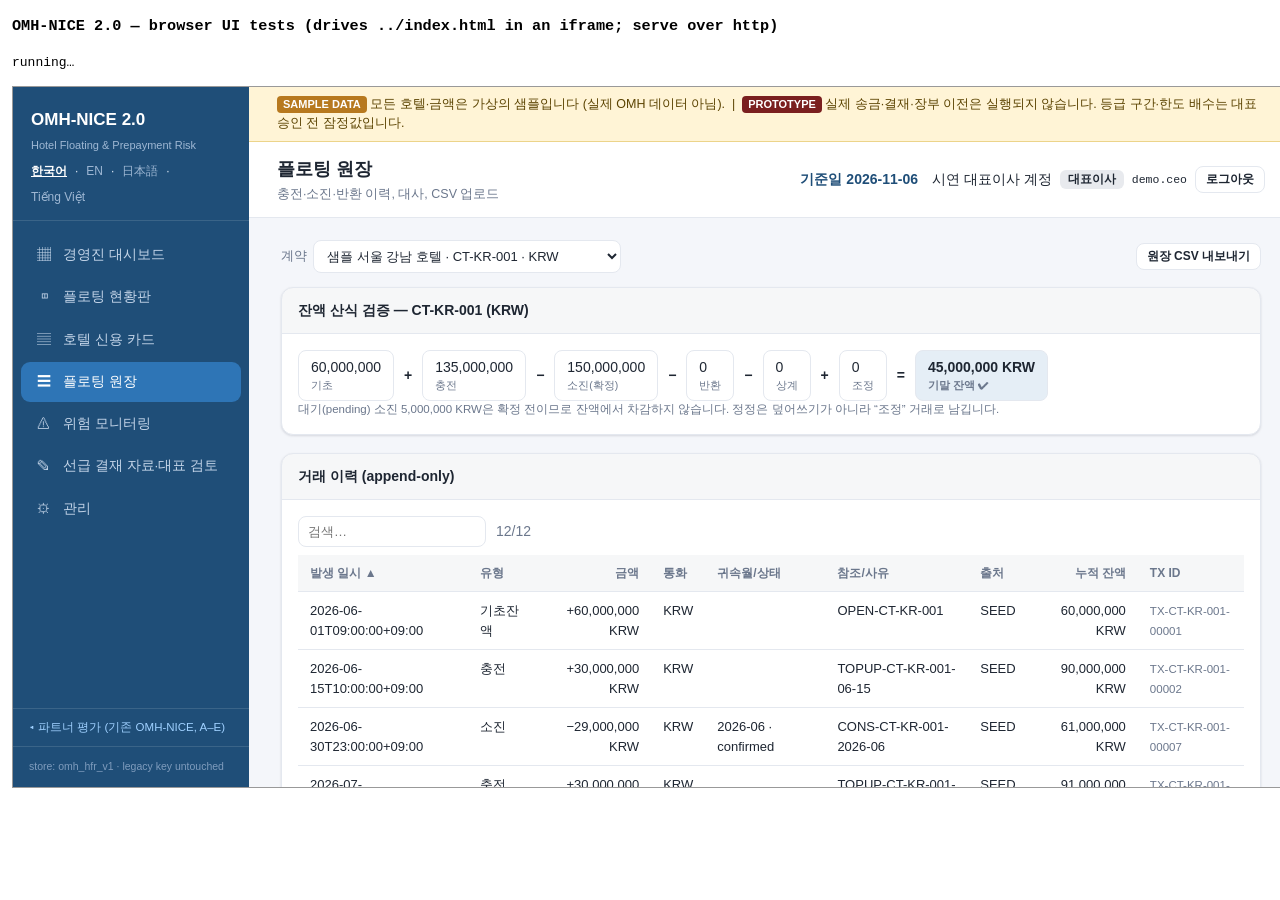
==== tests/ui_tests.html @ 92220178 "OMH-NICE 2.0 prototype: hotel prepayment risk management (synthetic sample data) Static web app with" ====
<!DOCTYPE html>
<html lang="en"><head><meta charset="UTF-8"><title>OMH-NICE 2.0 UI tests</title>
<style>body{font:13px/1.5 monospace;margin:12px} iframe{border:1px solid #999;height:700px;width:1280px;display:block;margin-top:10px} pre{white-space:pre-wrap}</style></head>
<body><h3>OMH-NICE 2.0 — browser UI tests (drives ../index.html in an iframe; serve over http)</h3><pre id="out"></pre><iframe id="app" title="app under test"></iframe>
<script src="harness.js?v=20261110o"></script><script src="ui_tests.js?v=20261110o"></script></body></html>
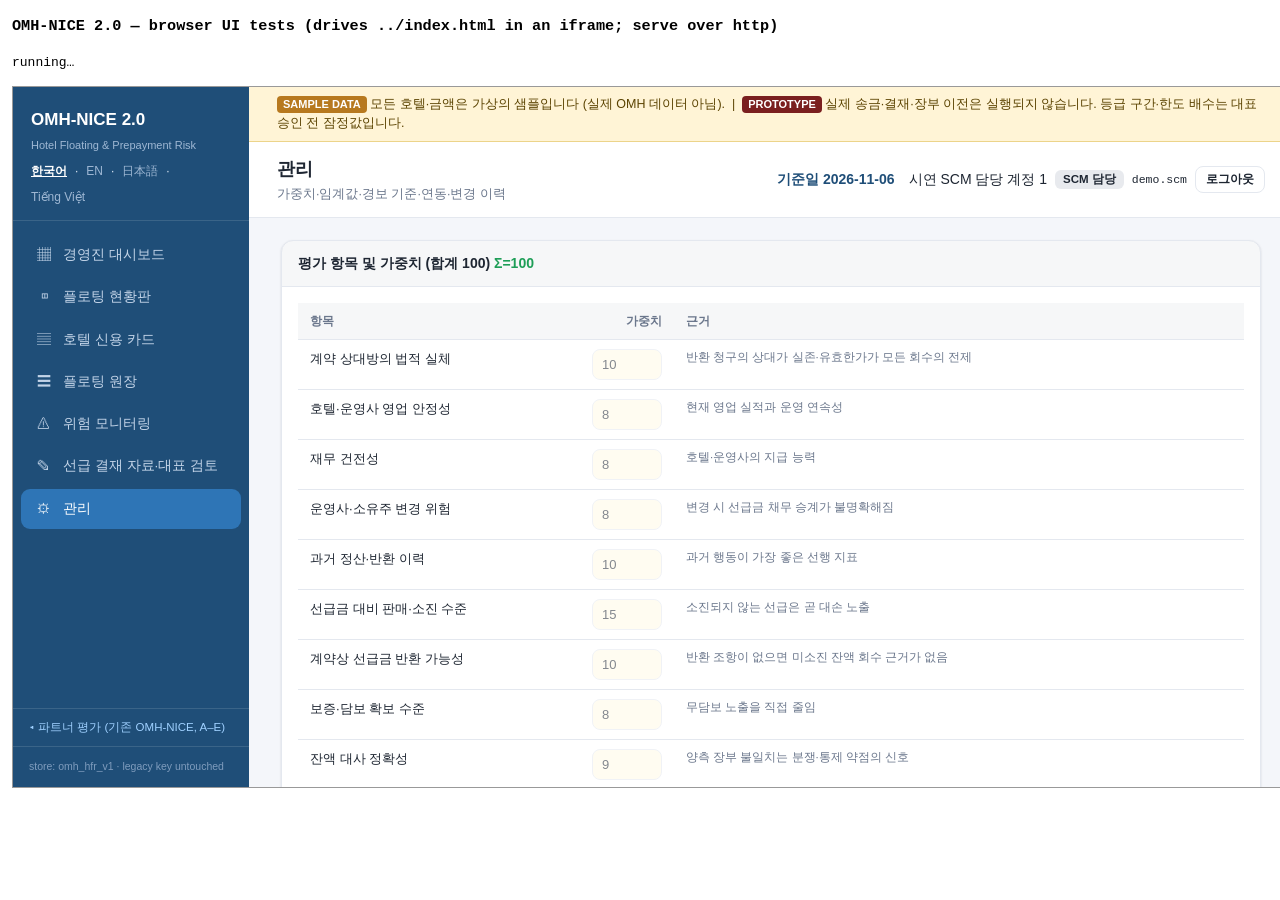
==== commit 061cbe24: "Compute credit-rating scores from data, add hotel-level limit cap - Rating scores are no longer type" ====
--- a/tests/ui_tests.html
+++ b/tests/ui_tests.html
@@ -2,4 +2,4 @@
 <html lang="en"><head><meta charset="UTF-8"><title>OMH-NICE 2.0 UI tests</title>
 <style>body{font:13px/1.5 monospace;margin:12px} iframe{border:1px solid #999;height:700px;width:1280px;display:block;margin-top:10px} pre{white-space:pre-wrap}</style></head>
 <body><h3>OMH-NICE 2.0 — browser UI tests (drives ../index.html in an iframe; serve over http)</h3><pre id="out"></pre><iframe id="app" title="app under test"></iframe>
-<script src="harness.js?v=20261110o"></script><script src="ui_tests.js?v=20261110o"></script></body></html>
+<script src="harness.js?v=20261111g"></script><script src="ui_tests.js?v=20261111g"></script></body></html>
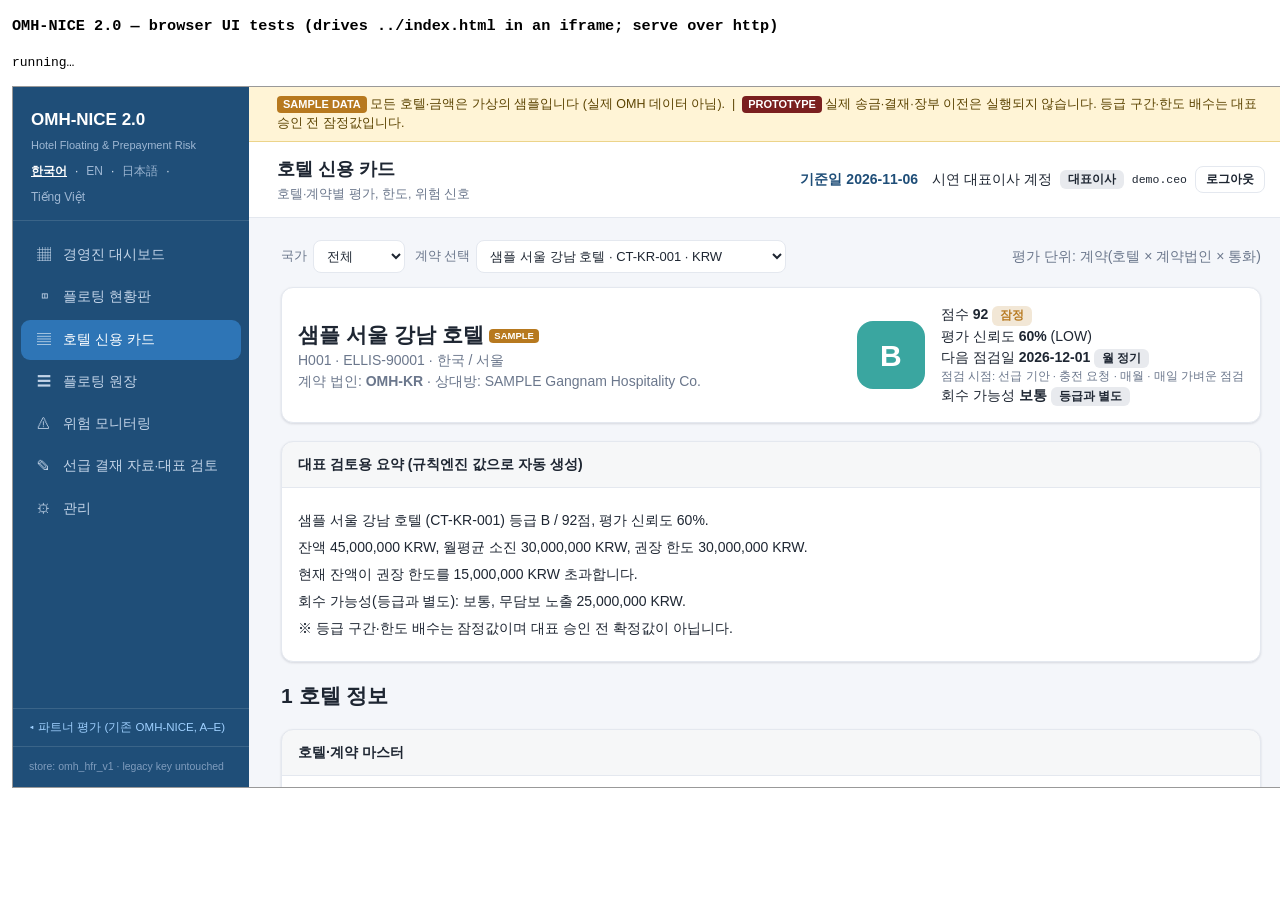
==== commit d7e31d1c: "Add Singapore head-office entity and multi-currency sample data - Contracting entity OMH-SG (Singapo" ====
--- a/tests/ui_tests.html
+++ b/tests/ui_tests.html
@@ -2,4 +2,4 @@
 <html lang="en"><head><meta charset="UTF-8"><title>OMH-NICE 2.0 UI tests</title>
 <style>body{font:13px/1.5 monospace;margin:12px} iframe{border:1px solid #999;height:700px;width:1280px;display:block;margin-top:10px} pre{white-space:pre-wrap}</style></head>
 <body><h3>OMH-NICE 2.0 — browser UI tests (drives ../index.html in an iframe; serve over http)</h3><pre id="out"></pre><iframe id="app" title="app under test"></iframe>
-<script src="harness.js?v=20261111g"></script><script src="ui_tests.js?v=20261111g"></script></body></html>
+<script src="harness.js?v=20261111i"></script><script src="ui_tests.js?v=20261111i"></script></body></html>
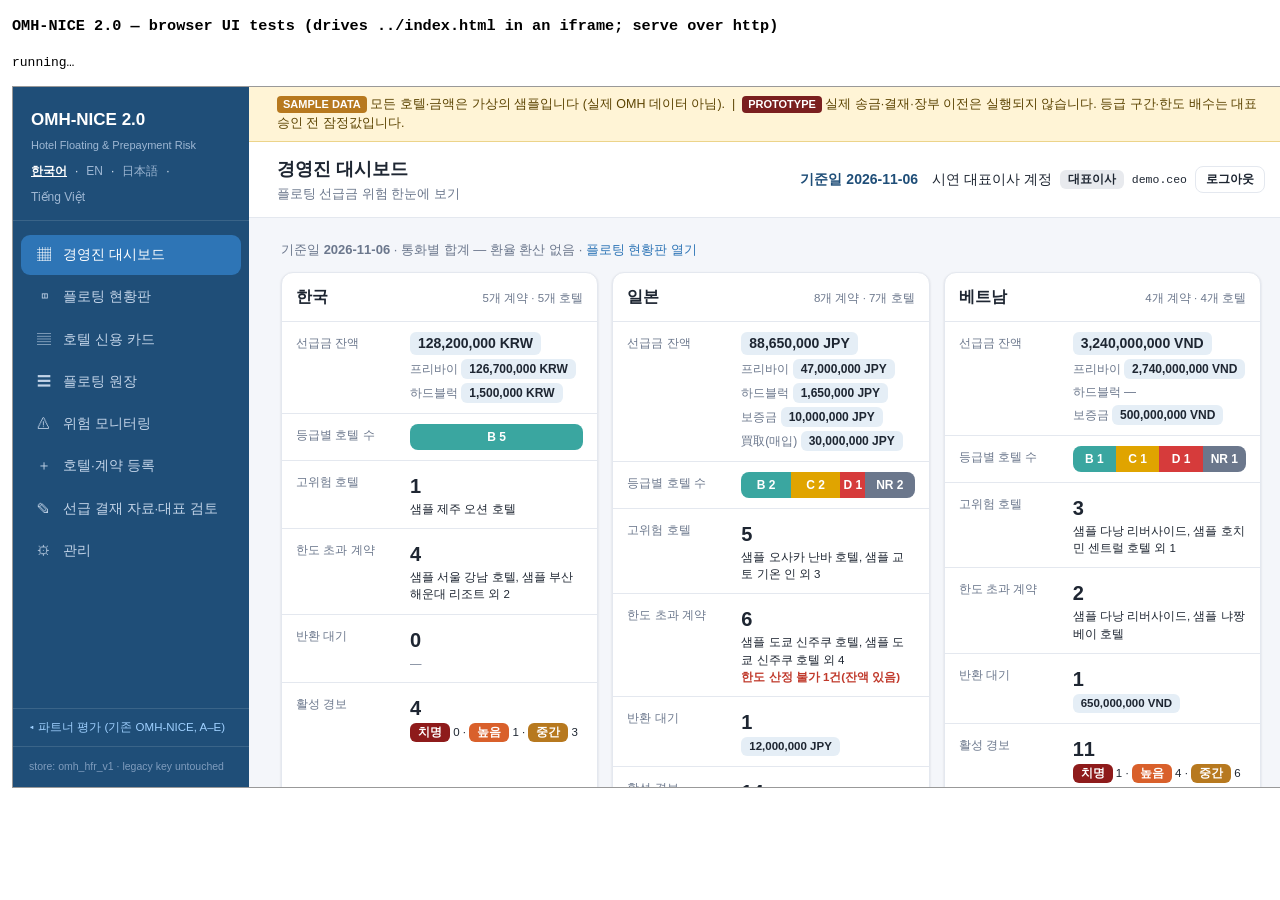
==== commit fa1474d5: "Use the Japan SCM prepayment file to extend alerts, types and scoring - Alerts: ledger records stopp" ====
--- a/tests/ui_tests.html
+++ b/tests/ui_tests.html
@@ -2,4 +2,4 @@
 <html lang="en"><head><meta charset="UTF-8"><title>OMH-NICE 2.0 UI tests</title>
 <style>body{font:13px/1.5 monospace;margin:12px} iframe{border:1px solid #999;height:700px;width:1280px;display:block;margin-top:10px} pre{white-space:pre-wrap}</style></head>
 <body><h3>OMH-NICE 2.0 — browser UI tests (drives ../index.html in an iframe; serve over http)</h3><pre id="out"></pre><iframe id="app" title="app under test"></iframe>
-<script src="harness.js?v=20261111i"></script><script src="ui_tests.js?v=20261111i"></script></body></html>
+<script src="harness.js?v=20261112c"></script><script src="ui_tests.js?v=20261112c"></script></body></html>
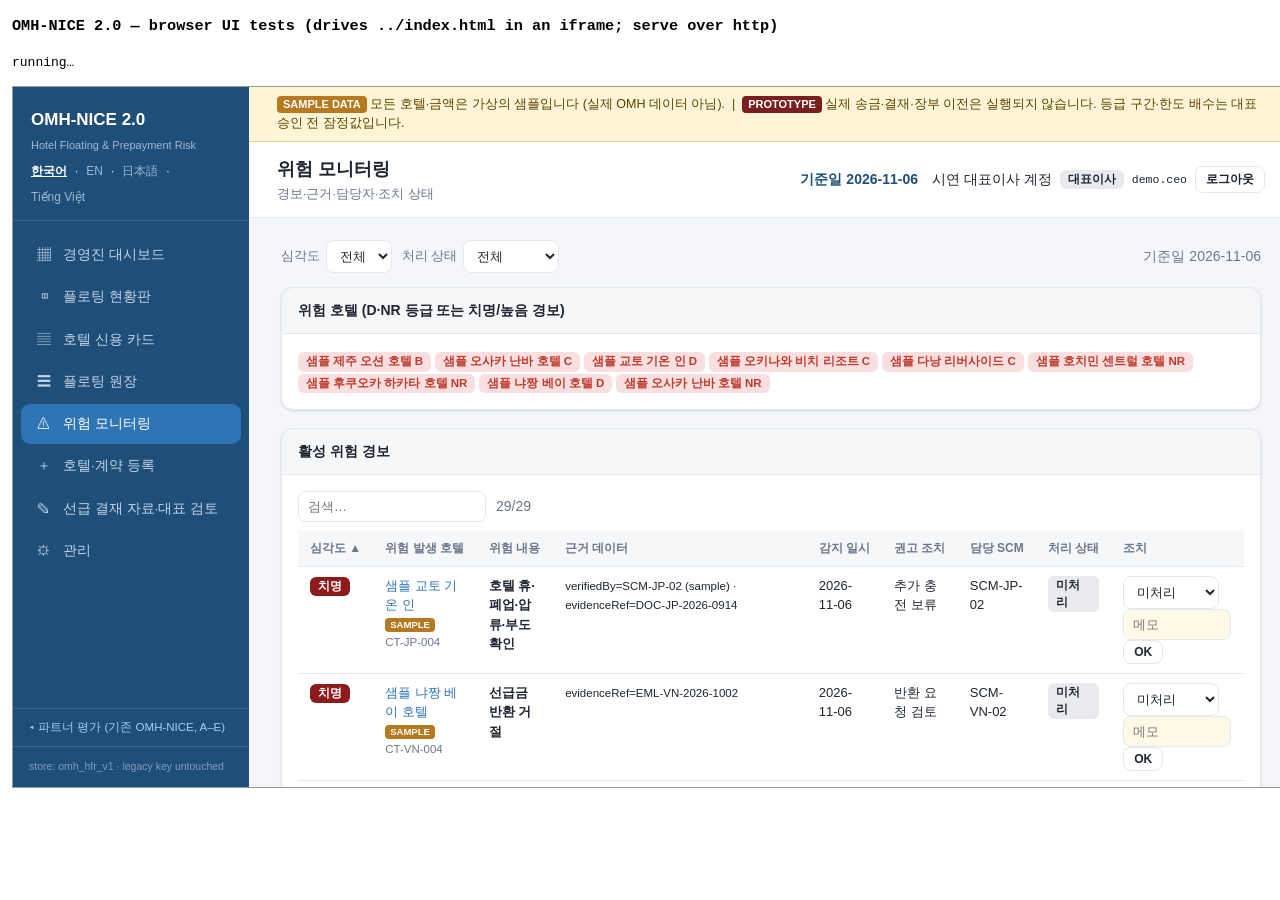
==== commit 42bc7b43: "Show a calm notice when saved data comes from an older release Browsers that opened an earlier versi" ====
--- a/tests/ui_tests.html
+++ b/tests/ui_tests.html
@@ -2,4 +2,4 @@
 <html lang="en"><head><meta charset="UTF-8"><title>OMH-NICE 2.0 UI tests</title>
 <style>body{font:13px/1.5 monospace;margin:12px} iframe{border:1px solid #999;height:700px;width:1280px;display:block;margin-top:10px} pre{white-space:pre-wrap}</style></head>
 <body><h3>OMH-NICE 2.0 — browser UI tests (drives ../index.html in an iframe; serve over http)</h3><pre id="out"></pre><iframe id="app" title="app under test"></iframe>
-<script src="harness.js?v=20261112c"></script><script src="ui_tests.js?v=20261112c"></script></body></html>
+<script src="harness.js?v=20261114b"></script><script src="ui_tests.js?v=20261114b"></script></body></html>
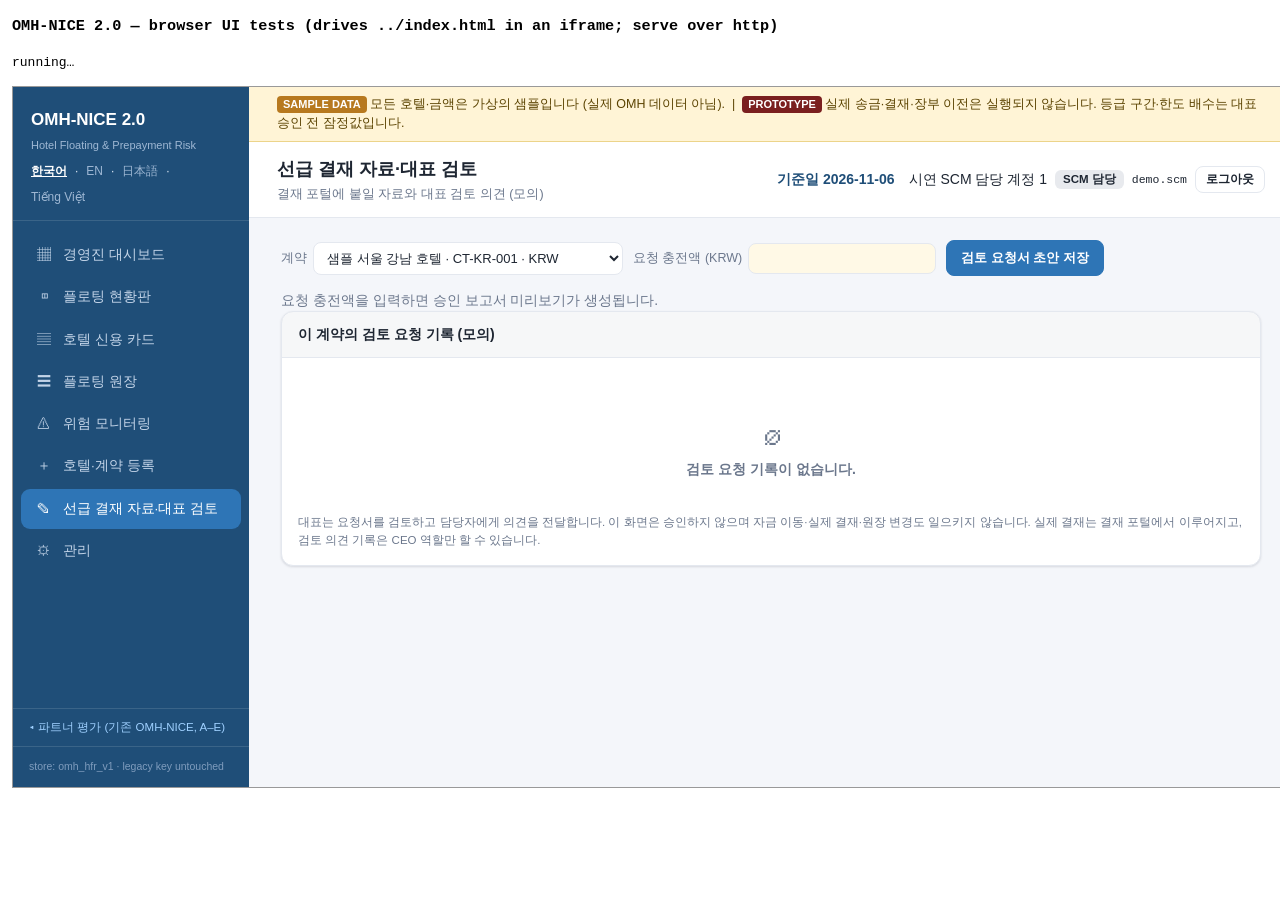
==== commit 4e4062fd: "Apply the CEO standard of 2026-11-13: credit review, four-value limit, weekly signals - Credit revie" ====
--- a/tests/ui_tests.html
+++ b/tests/ui_tests.html
@@ -2,4 +2,4 @@
 <html lang="en"><head><meta charset="UTF-8"><title>OMH-NICE 2.0 UI tests</title>
 <style>body{font:13px/1.5 monospace;margin:12px} iframe{border:1px solid #999;height:700px;width:1280px;display:block;margin-top:10px} pre{white-space:pre-wrap}</style></head>
 <body><h3>OMH-NICE 2.0 — browser UI tests (drives ../index.html in an iframe; serve over http)</h3><pre id="out"></pre><iframe id="app" title="app under test"></iframe>
-<script src="harness.js?v=20261114b"></script><script src="ui_tests.js?v=20261114b"></script></body></html>
+<script src="harness.js?v=20261116c"></script><script src="ui_tests.js?v=20261116c"></script></body></html>
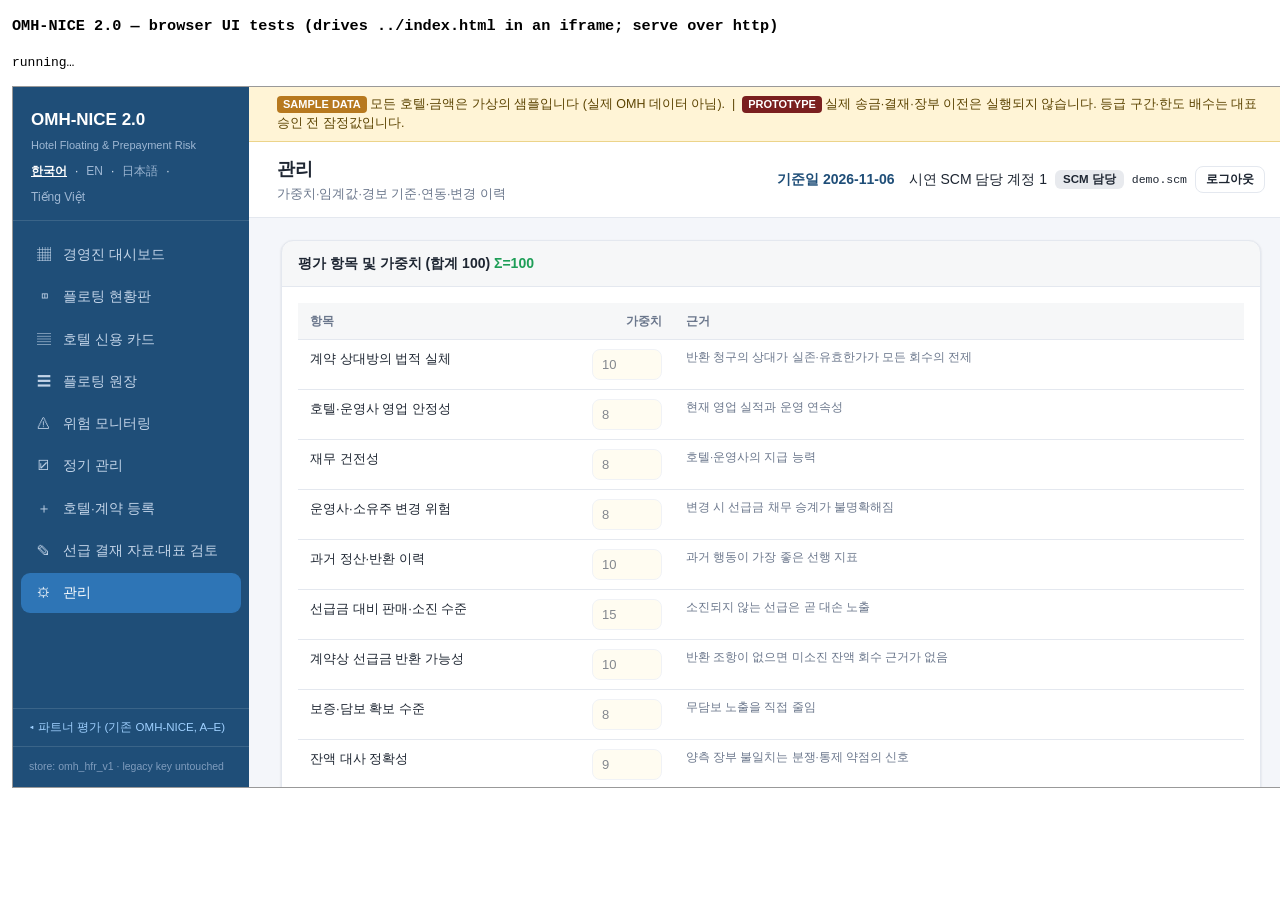
==== commit 4ddee195: "Add regular management: six-step settlement, monthly close, reminders, two-month balance letter rule" ====
--- a/tests/ui_tests.html
+++ b/tests/ui_tests.html
@@ -2,4 +2,4 @@
 <html lang="en"><head><meta charset="UTF-8"><title>OMH-NICE 2.0 UI tests</title>
 <style>body{font:13px/1.5 monospace;margin:12px} iframe{border:1px solid #999;height:700px;width:1280px;display:block;margin-top:10px} pre{white-space:pre-wrap}</style></head>
 <body><h3>OMH-NICE 2.0 — browser UI tests (drives ../index.html in an iframe; serve over http)</h3><pre id="out"></pre><iframe id="app" title="app under test"></iframe>
-<script src="harness.js?v=20261116c"></script><script src="ui_tests.js?v=20261116c"></script></body></html>
+<script src="harness.js?v=20261117d"></script><script src="ui_tests.js?v=20261117d"></script></body></html>
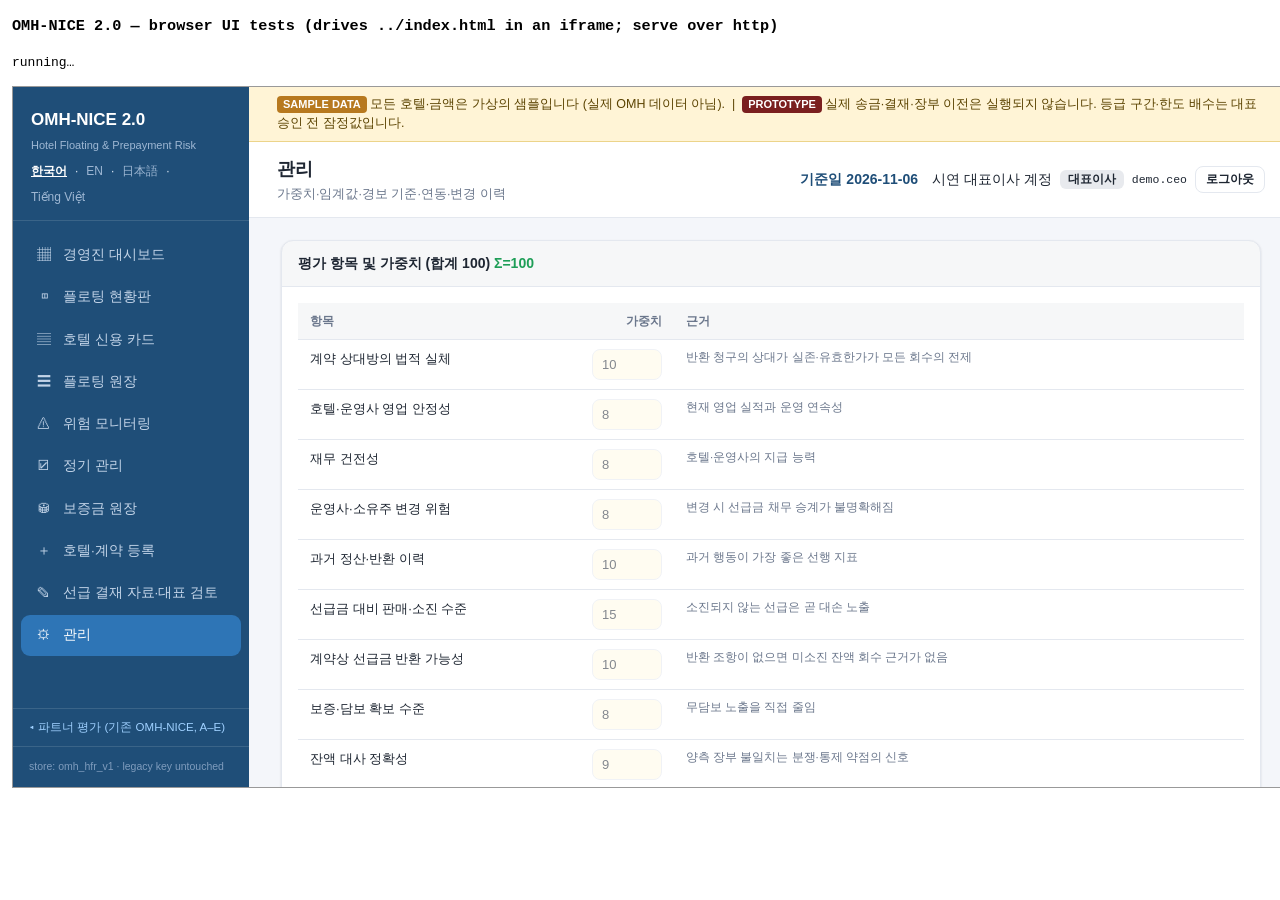
==== commit 21a7f24a: "Add deposit ledger: deposits and buyouts, holding time, refund requests - New screen: totals per cur" ====
--- a/tests/ui_tests.html
+++ b/tests/ui_tests.html
@@ -2,4 +2,4 @@
 <html lang="en"><head><meta charset="UTF-8"><title>OMH-NICE 2.0 UI tests</title>
 <style>body{font:13px/1.5 monospace;margin:12px} iframe{border:1px solid #999;height:700px;width:1280px;display:block;margin-top:10px} pre{white-space:pre-wrap}</style></head>
 <body><h3>OMH-NICE 2.0 — browser UI tests (drives ../index.html in an iframe; serve over http)</h3><pre id="out"></pre><iframe id="app" title="app under test"></iframe>
-<script src="harness.js?v=20261117d"></script><script src="ui_tests.js?v=20261117d"></script></body></html>
+<script src="harness.js?v=20261117f"></script><script src="ui_tests.js?v=20261117f"></script></body></html>
